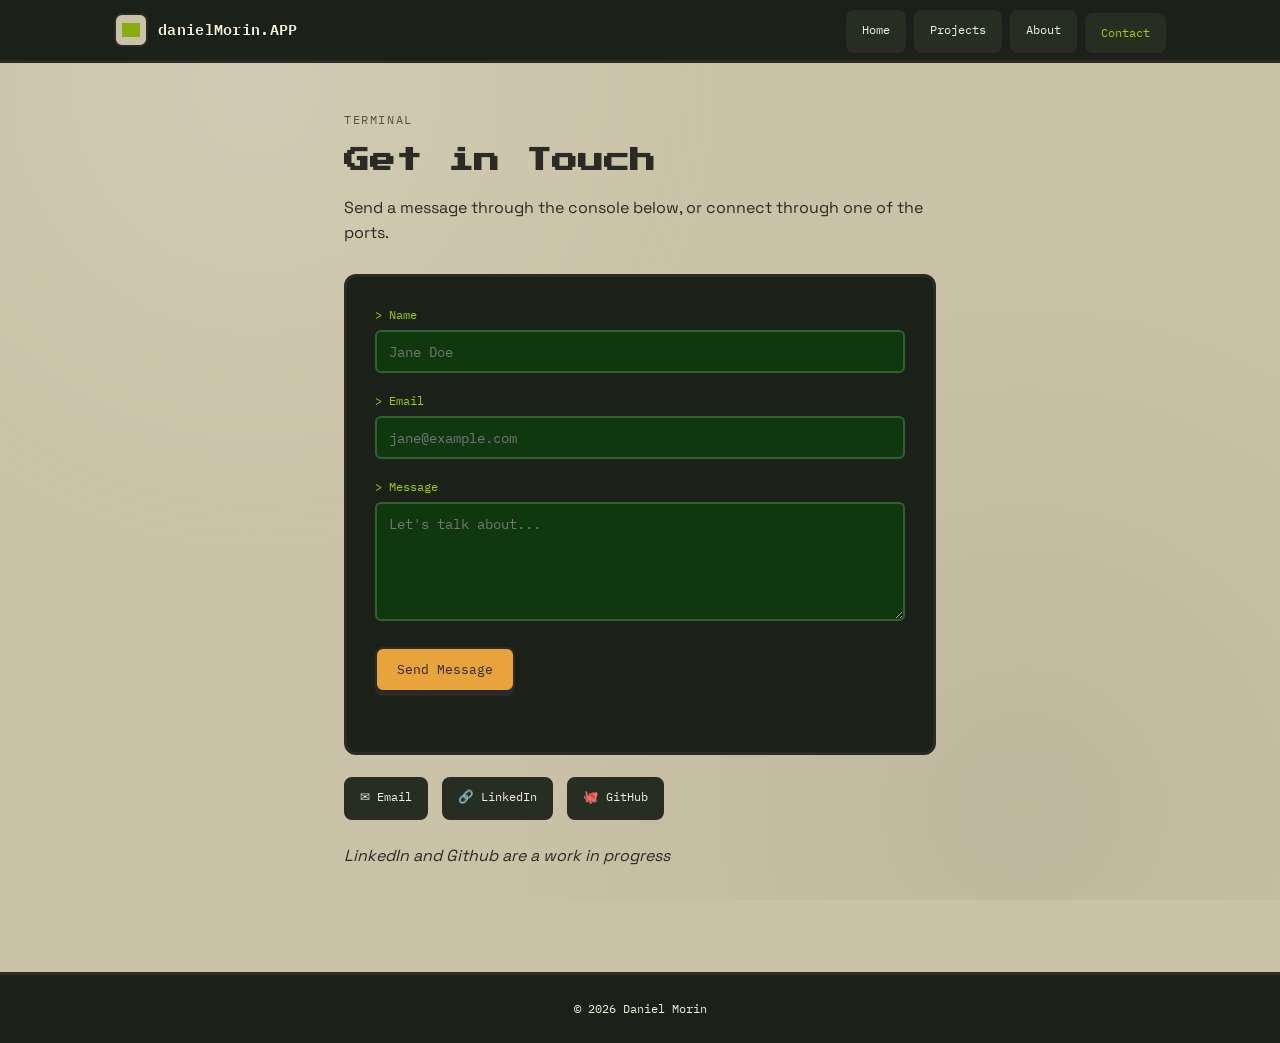
==== contact.html @ a94e7050 "Initial commit" ====
<!DOCTYPE html>
<html lang="en">
<head>
<meta charset="UTF-8">
<meta name="viewport" content="width=device-width, initial-scale=1.0">
<title>Contact — Daniel Morin</title>
<link rel="stylesheet" href="styles.css">
</head>
<body>

<nav class="topnav">
  <div class="wrap">
    <a href="index.html" class="brand">
      <span class="brand-device"><span class="screen-dot"></span></span>
      <span class="brand-name">danielMorin.APP</span>
    </a>
    <button class="nav-toggle" aria-label="Toggle menu" aria-expanded="false">MENU</button>
    <ul class="navlinks">
      <li><a href="index.html">Home</a></li>
      <li><a href="projects.html">Projects</a></li>
      <li><a href="about.html">About</a></li>
      <li><a href="contact.html">Contact</a></li>
    </ul>
  </div>
</nav>

<section>
  <div class="wrap" style="max-width: 640px;">
    <div class="section-head">
      <p class="eyebrow">Terminal</p>
      <h1>Get in Touch</h1>
      <p>Send a message through the console below, or connect through one of the ports.</p>
    </div>

    <form class = "terminal-form" action="https://api.web3forms.com/submit" method="POST">
      <input type="hidden" name="access_key" value="1a00068b-7526-40a6-8687-fd9d785f72d1">
      <div class="field">
        <label for="name">Name</label>
        <input type="text" id="name" name="name" placeholder="Jane Doe" autocomplete="name">
      </div>
      <div class="field">
        <label for="email">Email</label>
        <input type="email" id="email" name="email" placeholder="jane@example.com" autocomplete="email">
      </div>
      <div class="field">
        <label for="message">Message</label>
        <textarea id="message" name="message" rows="5" placeholder="Let's talk about..."></textarea>
      </div>
      <button type="submit" class="btn btn-primary">Send Message</button>
      <p class="form-status" role="status" aria-live="polite"></p>
    </form>

    <div class="contact-ports">
      <a href="danielmorin544@gmail.com" class="port-link">✉ Email</a>
      <a href="#" class="port-link">🔗 LinkedIn</a>
      <a href="#" class="port-link">🐙 GitHub</a>
    </div>
    <br>
    <p><i>LinkedIn and Github are a work in progress</i></p>
  </div>
</section>

<footer>
  <div class="wrap">© 2026 Daniel Morin</div>
</footer>

<script src="script.js"></script>
</body>
</html>
---- styles.css ----
/* ============================================
   RETRO HANDHELD DESIGN SYSTEM
   ============================================ */

@import url('https://fonts.googleapis.com/css2?family=Press+Start+2P&family=Space+Grotesk:wght@400;500;600;700&family=IBM+Plex+Mono:wght@400;500;600&display=swap');

:root {
  /* Colors */
  --shell: #C9C2A6;
  --shell-dark: #B3AB8C;
  --screen-bezel: #1B2118;
  --screen-bezel-light: #262E22;
  --lcd-green: #8BAC0F;
  --lcd-green-light: #9BCE0F;
  --lcd-dark: #0F380F;
  --lcd-mid: #306230;
  --amber: #E8A33D;
  --amber-dark: #C4832A;
  --cream: #F4EFDD;
  --ink: #2B2A24;
  --ink-soft: #55523F;

  /* Type */
  --font-display: 'Press Start 2P', monospace;
  --font-body: 'Space Grotesk', sans-serif;
  --font-mono: 'IBM Plex Mono', monospace;

  /* Layout */
  --radius-lg: 22px;
  --radius-md: 12px;
  --radius-sm: 6px;
  --border-thick: 3px;
  --max-width: 1100px;
}

* { box-sizing: border-box; }

html {
  scroll-behavior: smooth;
}

@media (prefers-reduced-motion: reduce) {
  html { scroll-behavior: auto; }
  *, *::before, *::after {
    animation-duration: 0.01ms !important;
    animation-iteration-count: 1 !important;
    transition-duration: 0.01ms !important;
  }
}

body {
  margin: 0;
  font-family: var(--font-body);
  background: var(--shell);
  color: var(--ink);
  line-height: 1.6;
  -webkit-font-smoothing: antialiased;
}

/* subtle plastic texture on the page body */
body::before {
  content: "";
  position: fixed;
  inset: 0;
  pointer-events: none;
  background-image:
    radial-gradient(circle at 20% 10%, rgba(255,255,255,0.15), transparent 40%),
    radial-gradient(circle at 80% 90%, rgba(0,0,0,0.05), transparent 40%);
  z-index: 0;
}

a { color: var(--amber-dark); }
a:hover { color: var(--amber); }

img { max-width: 100%; display: block; }

.eyebrow {
  font-family: var(--font-mono);
  text-transform: uppercase;
  letter-spacing: 0.14em;
  font-size: 0.72rem;
  color: var(--ink-soft);
}

h1, h2, h3 {
  font-family: var(--font-display);
  line-height: 1.5;
  color: var(--ink);
  margin: 0 0 0.6em 0;
}

h1 { font-size: 1.6rem; }
h2 { font-size: 1.15rem; }
h3 { font-size: 0.85rem; }

p { margin: 0 0 1em 0; }

.wrap {
  max-width: var(--max-width);
  margin: 0 auto;
  padding: 0 24px;
  position: relative;
  z-index: 1;
}

/* ============================================
   TOP NAV — styled like a device button row
   ============================================ */

.topnav {
  background: var(--screen-bezel);
  border-bottom: var(--border-thick) solid var(--ink);
  position: sticky;
  top: 0;
  z-index: 50;
}

.topnav .wrap {
  display: flex;
  align-items: center;
  justify-content: space-between;
  padding-top: 10px;
  padding-bottom: 10px;
}

.brand {
  display: flex;
  align-items: center;
  gap: 10px;
  text-decoration: none;
  color: var(--cream);
}

.brand-device {
  width: 34px;
  height: 34px;
  background: var(--shell);
  border-radius: 8px;
  border: 2px solid var(--ink);
  display: flex;
  align-items: center;
  justify-content: center;
  flex-shrink: 0;
}

.brand-device .screen-dot {
  width: 18px;
  height: 14px;
  background: var(--lcd-dark);
  border-radius: 2px;
  position: relative;
  overflow: hidden;
}

.brand-device .screen-dot::after {
  content: "";
  position: absolute;
  inset: 0;
  background: var(--lcd-green);
  animation: blink-dot 2.4s steps(1) infinite;
}

@keyframes blink-dot {
  0%, 60% { opacity: 1; }
  61%, 100% { opacity: 0.35; }
}

.brand-name {
  font-family: var(--font-mono);
  font-weight: 600;
  font-size: 0.95rem;
  letter-spacing: 0.02em;
}

.navlinks {
  display: flex;
  gap: 8px;
  list-style: none;
  margin: 0;
  padding: 0;
}

.navlinks a {
  font-family: var(--font-mono);
  font-size: 0.78rem;
  text-decoration: none;
  color: var(--cream);
  background: var(--screen-bezel-light);
  border: 2px solid var(--ink);
  border-radius: 8px;
  padding: 8px 14px;
  display: inline-block;
  box-shadow: 0 3px 0 var(--ink);
  transition: transform 0.08s ease, box-shadow 0.08s ease;
}

.navlinks a:hover {
  color: var(--lcd-green-light);
}

.navlinks a:active,
.navlinks a.active {
  transform: translateY(3px);
  box-shadow: 0 0 0 var(--ink);
  color: var(--lcd-green-light);
}

.nav-toggle {
  display: none;
  background: none;
  border: 2px solid var(--cream);
  border-radius: 6px;
  color: var(--cream);
  font-family: var(--font-mono);
  padding: 6px 10px;
  cursor: pointer;
}

@media (max-width: 720px) {
  .nav-toggle { display: inline-block; }
  .navlinks {
    position: absolute;
    top: 100%;
    left: 0;
    right: 0;
    flex-direction: column;
    background: var(--screen-bezel);
    padding: 12px 24px 18px;
    border-bottom: var(--border-thick) solid var(--ink);
    display: none;
  }
  .navlinks.open { display: flex; }
  .navlinks a { text-align: center; }
}

/* ============================================
   DEVICE COMPONENT — the signature element
   ============================================ */

.device {
  background: linear-gradient(180deg, var(--shell) 0%, var(--shell-dark) 100%);
  border: var(--border-thick) solid var(--ink);
  border-radius: 34px;
  padding: 28px 24px 32px;
  box-shadow:
    0 10px 0 var(--shell-dark),
    0 14px 22px rgba(0,0,0,0.25);
  max-width: 420px;
  margin: 0 auto;
}

.device-speaker {
  display: flex;
  justify-content: center;
  gap: 5px;
  margin-bottom: 16px;
}

.device-speaker span {
  width: 5px;
  height: 5px;
  border-radius: 50%;
  background: var(--ink);
  opacity: 0.4;
}

.device-screen {
  background: var(--screen-bezel);
  border: 6px solid var(--ink);
  border-radius: 10px;
  padding: 6px;
}

.device-screen-inner {
  background: var(--lcd-dark);
  border-radius: 4px;
  min-height: 220px;
  padding: 18px 16px;
  position: relative;
  overflow: hidden;
  font-family: var(--font-mono);
  color: var(--lcd-green-light);
}

/* scanline texture on screens */
.device-screen-inner::before {
  content: "";
  position: absolute;
  inset: 0;
  background: repeating-linear-gradient(
    to bottom,
    rgba(0,0,0,0.18) 0px,
    rgba(0,0,0,0.18) 1px,
    transparent 1px,
    transparent 3px
  );
  pointer-events: none;
}

.device-screen-inner .boot-text {
  white-space: pre-wrap;
  font-size: 0.85rem;
  line-height: 1.7;
  position: relative;
  z-index: 1;
}

.cursor-blink {
  display: inline-block;
  width: 8px;
  height: 14px;
  background: var(--lcd-green-light);
  vertical-align: middle;
  animation: blink-cursor 1s steps(1) infinite;
}

@keyframes blink-cursor {
  0%, 50% { opacity: 1; }
  51%, 100% { opacity: 0; }
}

.device-buttons {
  display: flex;
  justify-content: space-between;
  align-items: center;
  margin-top: 22px;
}

.dpad {
  width: 54px;
  height: 54px;
  position: relative;
}

.dpad span {
  position: absolute;
  background: var(--ink);
  border-radius: 2px;
}

.dpad .v { width: 16px; height: 54px; left: 19px; top: 0; }
.dpad .h { width: 54px; height: 16px; left: 0; top: 19px; }

.action-buttons {
  display: flex;
  gap: 10px;
}

.action-btn {
  width: 40px;
  height: 40px;
  border-radius: 50%;
  border: none;
  font-family: var(--font-mono);
  font-weight: 600;
  font-size: 0.8rem;
  cursor: pointer;
  box-shadow: 0 4px 0 rgba(0,0,0,0.35);
  transition: transform 0.08s ease, box-shadow 0.08s ease;
}

.action-btn:active {
  transform: translateY(4px);
  box-shadow: 0 0 0 rgba(0,0,0,0.35);
}

.action-btn.amber { background: var(--amber); color: var(--ink); }
.action-btn.green { background: var(--lcd-green); color: var(--lcd-dark); }

/* ============================================
   HERO SECTION
   ============================================ */

.hero {
  padding: 64px 0 48px;
}

.hero .wrap {
  display: grid;
  grid-template-columns: 1.1fr 1fr;
  gap: 48px;
  align-items: center;
}

@media (max-width: 860px) {
  .hero .wrap { grid-template-columns: 1fr; }
}

.hero-copy .eyebrow { margin-bottom: 14px; }
.hero-copy h1 { font-size: clamp(1.4rem, 3vw, 2.1rem); }
.hero-copy p { max-width: 46ch; color: var(--ink-soft); }

.hero-ctas {
  display: flex;
  gap: 12px;
  margin-top: 26px;
  flex-wrap: wrap;
}

.btn {
  font-family: var(--font-mono);
  font-size: 0.82rem;
  text-decoration: none;
  padding: 12px 20px;
  border-radius: 8px;
  border: 2px solid var(--ink);
  display: inline-block;
  box-shadow: 0 4px 0 var(--ink);
  transition: transform 0.08s ease, box-shadow 0.08s ease;
  cursor: pointer;
}

.btn:active { transform: translateY(4px); box-shadow: 0 0 0 var(--ink); }
.btn-primary { background: var(--amber); color: var(--ink); }
.btn-secondary { background: var(--cream); color: var(--ink); }

/* ============================================
   SECTIONS / CARDS
   ============================================ */

section { padding: 48px 0; }

.card {
  background: var(--cream);
  border: var(--border-thick) solid var(--ink);
  border-radius: var(--radius-md);
  padding: 24px;
}

.section-head {
  margin-bottom: 28px;
}

/* spec sheet rows (About page) */
.spec-sheet {
  background: var(--cream);
  border: var(--border-thick) solid var(--ink);
  border-radius: var(--radius-md);
  overflow: hidden;
}

.spec-row {
  display: grid;
  grid-template-columns: 160px 1fr;
  border-bottom: 2px dashed var(--shell-dark);
  padding: 14px 20px;
}

.spec-row:last-child { border-bottom: none; }

.spec-label {
  font-family: var(--font-mono);
  font-size: 0.75rem;
  text-transform: uppercase;
  letter-spacing: 0.08em;
  color: var(--ink-soft);
}

.spec-value { font-family: var(--font-mono); font-size: 0.88rem; }

/* ============================================
   PROJECT GRID (app home-screen style)
   ============================================ */

.app-grid {
  display: grid;
  grid-template-columns: repeat(auto-fill, minmax(150px, 1fr));
  gap: 22px;
}

.app-tile {
  background: none;
  border: none;
  font-family: var(--font-body);
  cursor: pointer;
  text-align: center;
  padding: 0;
  color: var(--ink);
}

.app-icon {
  width: 100%;
  aspect-ratio: 1;
  border-radius: 22px;
  border: var(--border-thick) solid var(--ink);
  display: flex;
  align-items: center;
  justify-content: center;
  font-size: 1.8rem;
  margin-bottom: 10px;
  box-shadow: 0 5px 0 var(--ink);
  transition: transform 0.1s ease, box-shadow 0.1s ease;
}

.app-tile:hover .app-icon,
.app-tile:focus-visible .app-icon {
  transform: translateY(-3px);
  box-shadow: 0 8px 0 var(--ink);
}

.app-tile:active .app-icon {
  transform: translateY(3px);
  box-shadow: 0 2px 0 var(--ink);
}

.app-label {
  font-family: var(--font-mono);
  font-size: 0.78rem;
}

/* cartridge modal */
.overlay {
  position: fixed;
  inset: 0;
  background: rgba(27, 33, 24, 0.7);
  display: none;
  align-items: center;
  justify-content: center;
  padding: 24px;
  z-index: 100;
}

.overlay.open { display: flex; }

.cartridge {
  background: var(--cream);
  border: var(--border-thick) solid var(--ink);
  border-radius: var(--radius-lg);
  max-width: 520px;
  width: 100%;
  padding: 28px;
  position: relative;
  box-shadow: 0 14px 0 var(--ink);
}

.cartridge-close {
  position: absolute;
  top: 16px;
  right: 16px;
  background: var(--amber);
  border: 2px solid var(--ink);
  border-radius: 50%;
  width: 32px;
  height: 32px;
  font-family: var(--font-mono);
  cursor: pointer;
  box-shadow: 0 3px 0 var(--ink);
}

.cartridge-close:active { transform: translateY(3px); box-shadow: none; }

.tag-row {
  display: flex;
  gap: 8px;
  flex-wrap: wrap;
  margin: 14px 0;
}

.tag {
  font-family: var(--font-mono);
  font-size: 0.7rem;
  background: var(--lcd-dark);
  color: var(--lcd-green-light);
  padding: 4px 10px;
  border-radius: 6px;
}

/* ============================================
   CONTACT FORM (terminal style)
   ============================================ */

.terminal-form {
  background: var(--screen-bezel);
  border: var(--border-thick) solid var(--ink);
  border-radius: var(--radius-md);
  padding: 28px;
  color: var(--cream);
}

.field { margin-bottom: 18px; }

.field label {
  display: block;
  font-family: var(--font-mono);
  font-size: 0.75rem;
  margin-bottom: 6px;
  color: var(--lcd-green-light);
}

.field label::before { content: "> "; }

.field input,
.field textarea {
  width: 100%;
  background: var(--lcd-dark);
  border: 2px solid var(--lcd-mid);
  border-radius: 6px;
  color: var(--lcd-green-light);
  font-family: var(--font-mono);
  font-size: 0.9rem;
  padding: 10px 12px;
  resize: vertical;
}

.field input:focus,
.field textarea:focus {
  outline: 3px solid var(--amber);
  outline-offset: 1px;
}

.form-status {
  font-family: var(--font-mono);
  font-size: 0.8rem;
  margin-top: 4px;
  min-height: 1.2em;
}

.contact-ports {
  display: flex;
  gap: 14px;
  margin-top: 22px;
  flex-wrap: wrap;
}

.port-link {
  font-family: var(--font-mono);
  font-size: 0.78rem;
  color: var(--cream);
  text-decoration: none;
  background: var(--screen-bezel-light);
  border: 2px solid var(--ink);
  border-radius: 8px;
  padding: 8px 14px;
  box-shadow: 0 3px 0 var(--ink);
}

.port-link:hover { color: var(--lcd-green-light); }

/* ============================================
   FOOTER
   ============================================ */

footer {
  background: var(--screen-bezel);
  border-top: var(--border-thick) solid var(--ink);
  color: var(--cream);
  padding: 24px 0;
  margin-top: 40px;
  text-align: center;
  font-family: var(--font-mono);
  font-size: 0.75rem;
}

/* Focus visibility */
a:focus-visible,
button:focus-visible {
  outline: 3px solid var(--amber);
  outline-offset: 2px;
}
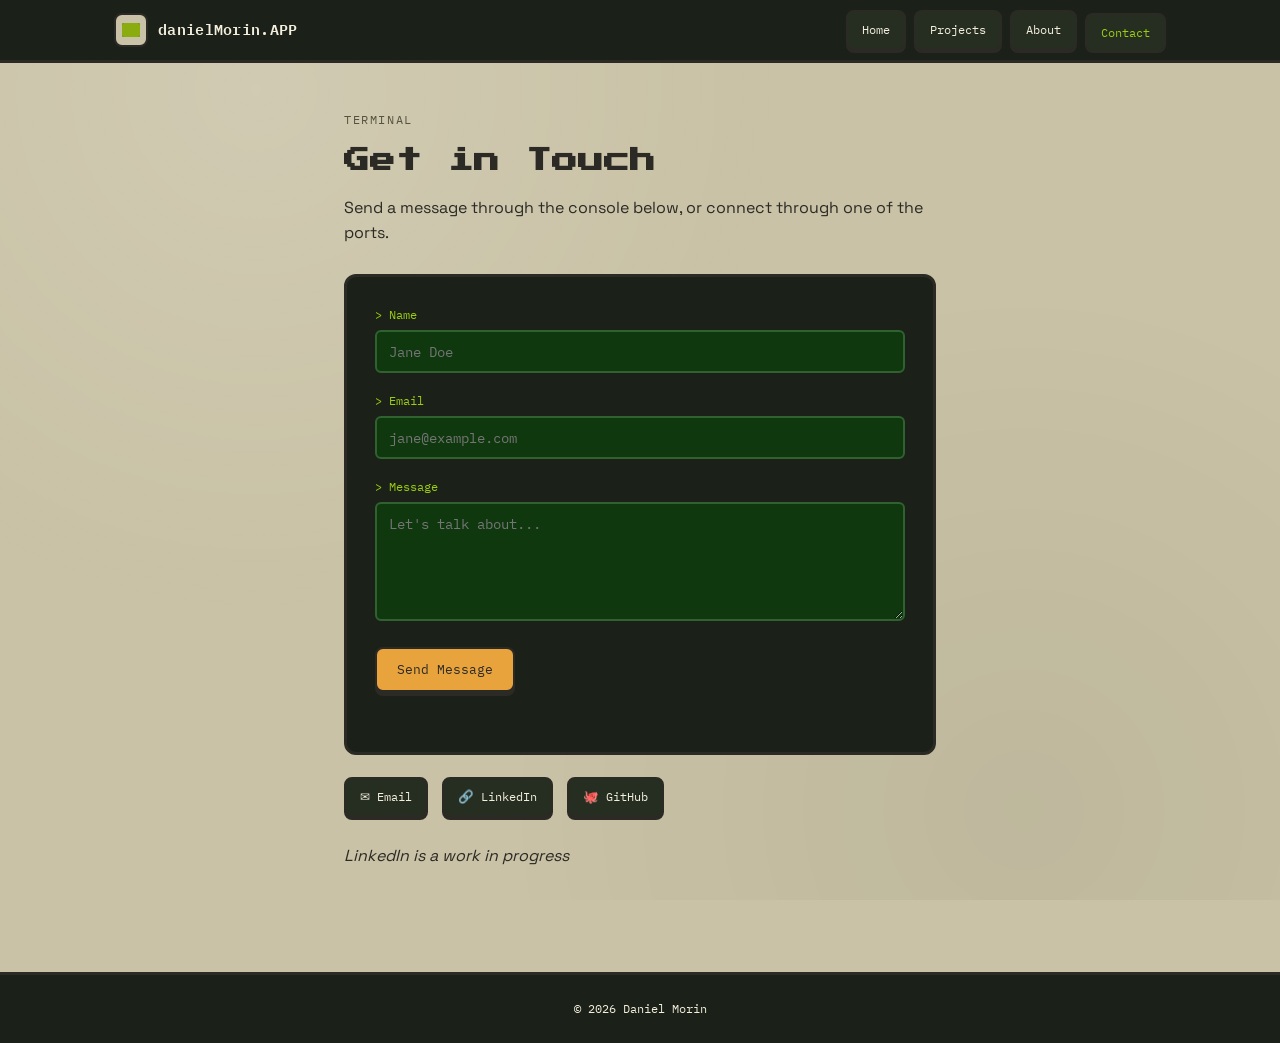
==== commit 0a6f12e6: "Updated github link: Now properly redirects to github repository" ====
--- a/contact.html
+++ b/contact.html
@@ -53,10 +53,10 @@
     <div class="contact-ports">
       <a href="danielmorin544@gmail.com" class="port-link">✉ Email</a>
       <a href="#" class="port-link">🔗 LinkedIn</a>
-      <a href="#" class="port-link">🐙 GitHub</a>
+      <a href="https://github.com/danielmorin544-droid" class="port-link">🐙 GitHub</a>
     </div>
     <br>
-    <p><i>LinkedIn and Github are a work in progress</i></p>
+    <p><i>LinkedIn is a work in progress</i></p>
   </div>
 </section>
 
